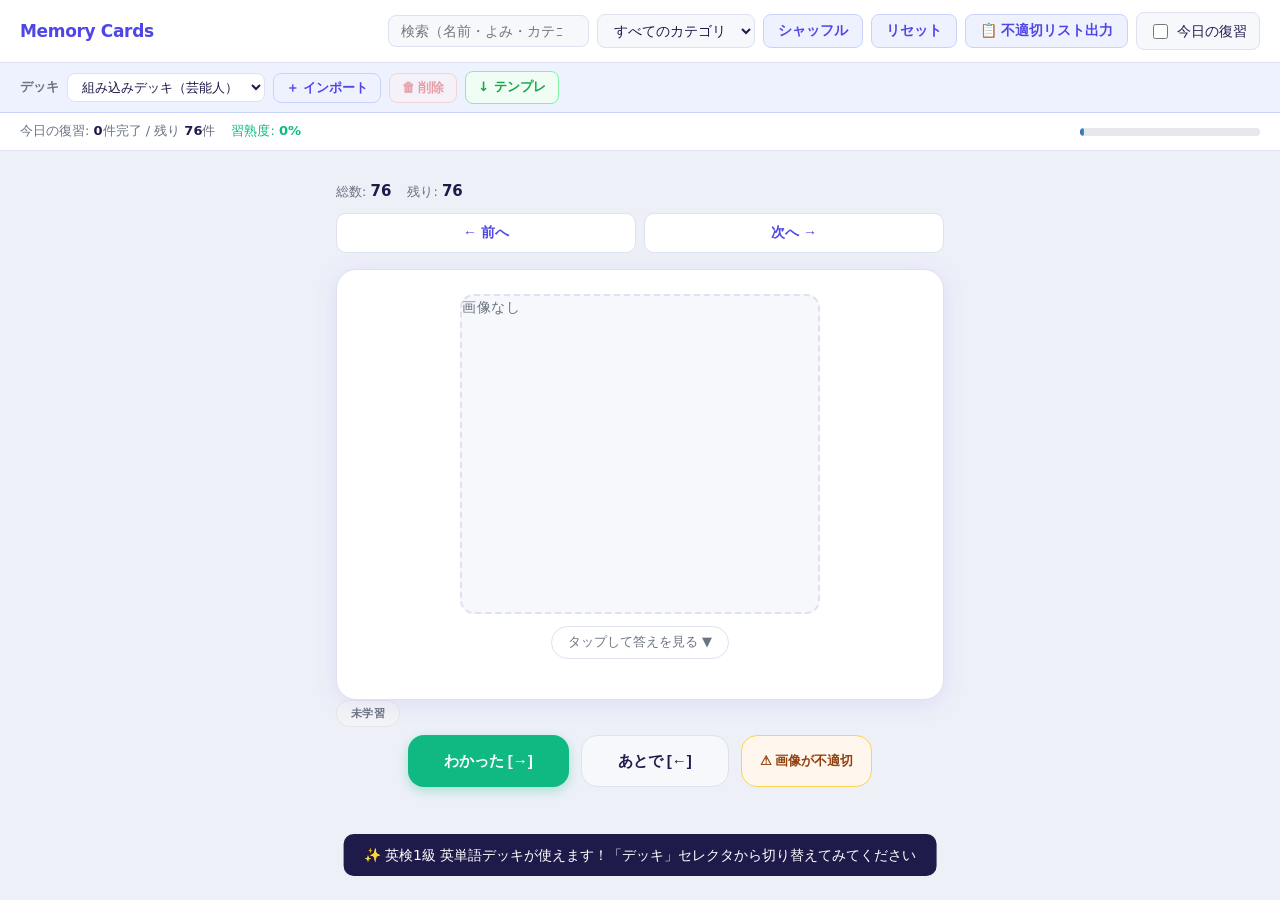
==== index.html @ a262503a "feat: rename title to Memory Cards, add j/k nav shortcuts" ====
<!doctype html>
<html lang="ja">
<head>
  <meta charset="utf-8" />
  <meta name="viewport" content="width=device-width,initial-scale=1" />
  <meta http-equiv="Cache-Control" content="no-cache, no-store, must-revalidate" />
  <meta http-equiv="Pragma" content="no-cache" />
  <meta http-equiv="Expires" content="0" />
  <title>Memory Cards</title>
  <!-- Cache bust: update APP_VERSION and all ?v= params on each deploy -->
  <link rel="stylesheet" href="style.css?v=20260625b" />
  <link rel="stylesheet" href="srs.css?v=20260625b" />
  <style>
.deck-bar {
  display: flex;
  align-items: center;
  gap: 8px;
  padding: 8px 20px;
  background: #f7f8fc;
  border-bottom: 1px solid #dde1f0;
  flex-wrap: wrap;
}
.deck-bar-label { font-size: 13px; color: #6b7280; font-weight: 600; }
.deck-bar select {
  border: 1px solid #dde1f0;
  border-radius: 8px;
  padding: 5px 10px;
  font-size: 13px;
  background: #fff;
  color: #1e1b4b;
}
.deck-btn {
  padding: 5px 12px;
  border-radius: 8px;
  border: 1px solid #c7d2fe;
  background: #eef2ff;
  color: #4f46e5;
  font-size: 13px;
  font-weight: 600;
  cursor: pointer;
  text-decoration: none;
  display: inline-flex;
  align-items: center;
}
.deck-btn:hover { background: #4f46e5; color: #fff; }
.deck-btn-danger { border-color: #fca5a5; background: #fff1f2; color: #dc2626; }
.deck-btn-danger:hover { background: #dc2626; color: #fff; }
.deck-btn-danger:disabled { opacity: 0.4; cursor: default; pointer-events: none; }
.deck-btn-link { border-color: #86efac; background: #f0fdf4; color: #16a34a; }
.deck-btn-link:hover { background: #16a34a; color: #fff; }
.deck-bar--highlight {
  background: #eef2ff;
  border-bottom-color: #c7d2fe;
  animation: deck-bar-pulse 1s ease-in-out 3;
}
@keyframes deck-bar-pulse {
  0%, 100% { background: #eef2ff; }
  50% { background: #dde4ff; }
}
  </style>
</head>
<body>
<header class="topbar">
  <h1>Memory Cards</h1>
  <div class="controls">
    <input id="q" type="search" placeholder="検索（名前・よみ・カテゴリ）" />
    <select id="cat">
      <option value="__ALL__">すべてのカテゴリ</option>
    </select>
    <button id="shuffle">シャッフル</button>
    <button id="reset" title="進捗をリセット">リセット</button>
    <button id="exportBadBtn" title="不適切とした画像IDリストをダウンロードし、再スクレイプに使用">📋 不適切リスト出力</button>
    <label class="srs-filter-label" title="今日復習すべきカードのみ表示">
      <input type="checkbox" id="srs-filter" />
      今日の復習
    </label>
  </div>
</header>

<div class="deck-bar">
  <span class="deck-bar-label">デッキ</span>
  <select id="deck-picker"></select>
  <button id="deck-import-btn" class="deck-btn">＋ インポート</button>
  <input id="deck-file-input" type="file" accept=".tsv,.csv,.json" style="display:none" />
  <button id="deck-delete-btn" class="deck-btn deck-btn-danger" disabled>🗑 削除</button>
  <a id="template-dl-tsv" class="deck-btn deck-btn-link" download="template.tsv">↓ テンプレ</a>
</div>

<!-- SRS 統計バー -->
<div class="srs-stats-bar">
  <div class="srs-stats-text" id="srs-stats">読み込み中...</div>
  <div class="srs-progress-track" role="progressbar" aria-valuemin="0" aria-valuemax="100" aria-valuenow="0">
    <div class="srs-progress-fill" id="srs-progress-bar" style="width:0%"></div>
  </div>
</div>

<main class="wrap">
  <div class="hud">
    <span>総数: <b id="count-total">0</b></span>
    <span>残り: <b id="count-rest">0</b></span>
  </div>

  <div class="nav-buttons">
    <button id="prev">← 前へ</button>
    <button id="next">次へ →</button>
  </div>

  <section id="card" class="card"></section>

  <div id="srs-badge" class="srs-badge srs-new"></div>

  <section class="buttons">
    <button id="okBtn" class="ok">わかった [→]</button>
    <button id="againBtn">あとで [←]</button>
    <button id="badImgBtn" class="bad-img">⚠ 画像が不適切</button>
  </section>
</main>

<script>window.APP_VERSION = '20260625b';</script>
<script src="dataset-manager.js?v=20260625b"></script>
<script src="srs.js?v=20260625b"></script>
<script src="app.js?v=20260625b"></script>
<script src="vocab-deck-init.js?v=20260625b"></script>
<script src="keyboard.js?v=20260625b"></script>
</body>
</html>
---- style.css ----
:root {
  --bg: #eef0f8;
  --surface: #ffffff;
  --surface2: #f7f8fc;
  --border: #dde1f0;
  --primary: #4f46e5;
  --primary-light: #eef2ff;
  --ink: #1e1b4b;
  --muted: #6b7280;
  --ok: #10b981;
  --ok-light: #ecfdf5;
  --warn: #f59e0b;
  --warn-light: #fffbeb;
  --shadow: 0 4px 24px rgba(79,70,229,0.10);
  --shadow-sm: 0 1px 4px rgba(0,0,0,0.08);
  --radius: 16px;
}

* { box-sizing: border-box; }
html, body { height: 100%; margin: 0; }
body {
  background: var(--bg);
  color: var(--ink);
  font: 15px/1.6 system-ui, -apple-system, "Segoe UI", Roboto, "Noto Sans JP", "Hiragino Kaku Gothic ProN", Meiryo, Arial, sans-serif;
}

/* ── Header ── */
.topbar {
  background: var(--surface);
  border-bottom: 1px solid var(--border);
  box-shadow: var(--shadow-sm);
  display: flex;
  align-items: center;
  justify-content: space-between;
  gap: 12px;
  padding: 12px 20px;
  flex-wrap: wrap;
}
.topbar h1 {
  font-size: 17px;
  font-weight: 700;
  color: var(--primary);
  margin: 0;
  letter-spacing: -0.02em;
  flex-shrink: 0;
}
.controls {
  display: flex;
  gap: 8px;
  flex-wrap: wrap;
  align-items: center;
}
.controls input,
.controls select {
  background: var(--surface2);
  color: var(--ink);
  border: 1px solid var(--border);
  border-radius: 8px;
  padding: 7px 12px;
  font-size: 14px;
  outline: none;
  transition: border-color 0.15s;
}
.controls input:focus,
.controls select:focus {
  border-color: var(--primary);
}
.controls button {
  background: var(--primary-light);
  color: var(--primary);
  border: 1px solid #c7d2fe;
  border-radius: 8px;
  padding: 7px 14px;
  font-size: 14px;
  font-weight: 600;
  cursor: pointer;
  transition: background 0.15s, color 0.15s;
}
.controls button:hover {
  background: var(--primary);
  color: #fff;
}

/* ── Main layout ── */
.wrap {
  max-width: 640px;
  margin: 28px auto;
  padding: 0 16px;
}

/* ── HUD ── */
.hud {
  display: flex;
  gap: 16px;
  font-size: 13px;
  color: var(--muted);
  margin-bottom: 10px;
  align-items: baseline;
}
.hud b {
  color: var(--ink);
  font-size: 15px;
  font-weight: 700;
}

/* ── Progress bar (HUD) ── */
.hud-progress-bar {
  flex: 1;
  height: 4px;
  background: var(--border);
  border-radius: 999px;
  overflow: hidden;
  align-self: center;
}
.hud-progress-fill {
  height: 100%;
  background: linear-gradient(90deg, var(--primary), var(--ok));
  border-radius: 999px;
  transition: width 0.4s ease;
  min-width: 4px;
}

/* ── Nav buttons ── */
.nav-buttons {
  display: flex;
  gap: 8px;
  margin-bottom: 16px;
}
.nav-buttons button {
  flex: 1;
  background: var(--surface);
  color: var(--primary);
  border: 1.5px solid var(--border);
  border-radius: 10px;
  padding: 10px;
  font-size: 14px;
  font-weight: 600;
  cursor: pointer;
  transition: all 0.15s;
}
.nav-buttons button:hover {
  background: var(--primary);
  color: #fff;
  border-color: var(--primary);
}
.nav-buttons button:active {
  transform: scale(0.96);
}

/* ── Card ── */
.card {
  background: var(--surface);
  border: 1px solid var(--border);
  border-radius: 20px;
  box-shadow: var(--shadow);
  padding: 24px;
  display: flex;
  flex-direction: column;
  align-items: center;
  gap: 16px;
  min-height: 420px;
  cursor: pointer;
  transition: box-shadow 0.2s;
  position: relative;
  overflow: hidden;
}
.card:hover {
  box-shadow: 0 8px 32px rgba(79,70,229,0.18);
}

/* ── Card front (question / image side) ── */
.card-front {
  width: 100%;
  display: flex;
  flex-direction: column;
  align-items: center;
  gap: 12px;
  opacity: 1;
  max-height: 600px;
  overflow: visible;
  transition: opacity 0.25s ease, max-height 0.35s ease;
}

/* ── Card back (answer side) ── */
.card-back {
  width: 100%;
  display: flex;
  flex-direction: column;
  align-items: center;
  gap: 12px;
  opacity: 0;
  max-height: 0;
  overflow: hidden;
  transition: opacity 0.25s ease, max-height 0.3s ease;
}

/* Flipped state */
#card[data-flipped="true"] .card-front {
  opacity: 0;
  max-height: 0;
  overflow: hidden;
}
#card[data-flipped="true"] .card-back {
  opacity: 1;
  max-height: 600px;
  overflow: visible;
}

/* ── Flip hint ── */
.flip-hint {
  font-size: 13px;
  color: var(--muted);
  background: rgba(255, 255, 255, 0.85);
  border: 1px solid var(--border);
  border-radius: 999px;
  padding: 5px 16px;
  text-align: center;
  transition: opacity 0.2s;
  user-select: none;
  backdrop-filter: blur(4px);
}
.card:hover .flip-hint {
  opacity: 0.5;
}
#card[data-flipped="true"] .flip-hint {
  display: none;
}

/* Card image */
.card-front img,
#card img {
  width: 100%;
  max-width: 360px;
  max-height: 320px;
  object-fit: cover;
  border-radius: 14px;
  display: block;
  box-shadow: 0 2px 12px rgba(0,0,0,0.10);
}

/* Skeleton loader */
.img-skeleton {
  width: 100%;
  max-width: 360px;
  aspect-ratio: 3/4;
  max-height: 320px;
  background: #e9eaf5;
  border-radius: 14px;
  overflow: hidden;
}
.skeleton-inner {
  width: 100%;
  height: 100%;
  background: linear-gradient(90deg, #e0e2f0 25%, #cfd2e8 50%, #e0e2f0 75%);
  background-size: 200% 100%;
  animation: skeleton-shimmer 1.4s infinite;
}
@keyframes skeleton-shimmer {
  0%   { background-position: 200% 0; }
  100% { background-position: -200% 0; }
}

/* No-image placeholder */
.placeholder {
  width: 100%;
  max-width: 360px;
  aspect-ratio: 3/4;
  max-height: 320px;
  display: flex;
  align-items: center;
  justify-content: center;
  border: 2px dashed var(--border);
  border-radius: 14px;
  color: var(--muted);
  font-size: 14px;
  letter-spacing: 0.05em;
  background: var(--surface2);
}

/* Caption */
.caption {
  text-align: center;
  padding: 8px 0 4px;
}
.name {
  font-size: 28px;
  font-weight: 800;
  color: var(--ink);
  margin-bottom: 6px;
  letter-spacing: -0.01em;
}
.yomi {
  font-size: 14px;
  color: var(--muted);
  margin-bottom: 8px;
}
.cat {
  display: inline-block;
  font-size: 12px;
  font-weight: 600;
  color: var(--primary);
  background: var(--primary-light);
  border-radius: 999px;
  padding: 2px 12px;
}

/* Credit */
.credit {
  font-size: 11px;
  color: #aaa;
  text-align: center;
  margin-top: 4px;
}

/* ── Answer buttons ── */
.buttons {
  display: flex;
  gap: 12px;
  justify-content: center;
  margin-top: 8px;
  flex-wrap: wrap;
}
.buttons button {
  min-height: 52px;
  padding: 10px 36px;
  border: none;
  border-radius: var(--radius);
  font-size: 15px;
  font-weight: 700;
  cursor: pointer;
  transition: transform 0.1s, box-shadow 0.1s;
  display: flex;
  flex-direction: column;
  align-items: center;
  justify-content: center;
  gap: 2px;
}
.buttons button:active {
  transform: scale(0.96);
}
.buttons .ok {
  background: var(--ok);
  color: #fff;
  box-shadow: 0 4px 12px rgba(16,185,129,0.30);
}
.buttons .ok:hover {
  box-shadow: 0 6px 16px rgba(16,185,129,0.40);
}
#againBtn {
  background: var(--surface2);
  color: var(--ink);
  border: 1.5px solid var(--border);
}
#againBtn:hover {
  background: var(--warn-light);
  border-color: var(--warn);
  color: #92400e;
}

/* ── Bad image button ── */
.buttons .bad-img {
  background: #fff7ed;
  color: #92400e;
  border: 1.5px solid #fcd34d;
  font-size: 13px;
  padding: 8px 18px;
  font-weight: 600;
  min-height: 44px;
}
.buttons .bad-img:hover {
  background: #fef3c7;
  border-color: #f59e0b;
}
.buttons .bad-img.reported,
.buttons .bad-img:disabled {
  background: #f3f4f6;
  color: #9ca3af;
  border-color: #e5e7eb;
  cursor: default;
  opacity: 0.8;
}

/* ── Toast notification ── */
#toast {
  position: fixed;
  bottom: 24px;
  left: 50%;
  transform: translateX(-50%) translateY(20px);
  background: #1e1b4b;
  color: #fff;
  padding: 10px 20px;
  border-radius: 10px;
  font-size: 14px;
  font-weight: 500;
  white-space: nowrap;
  opacity: 0;
  transition: opacity 0.25s, transform 0.25s;
  pointer-events: none;
  z-index: 999;
}
#toast.show {
  opacity: 1;
  transform: translateX(-50%) translateY(0);
}

/* ── Responsive: mobile (≤ 480px) ── */
@media (max-width: 480px) {
  .topbar {
    flex-direction: column;
    align-items: flex-start;
    padding: 10px 14px;
    gap: 8px;
  }
  .controls {
    width: 100%;
    overflow-x: auto;
    flex-wrap: nowrap;
    padding-bottom: 2px;
    -webkit-overflow-scrolling: touch;
  }
  .controls input,
  .controls select,
  .controls button {
    white-space: nowrap;
    flex-shrink: 0;
  }

  .wrap { margin: 12px auto; }

  .card {
    padding: 14px;
    min-height: 360px;
    gap: 12px;
  }

  .card-front img,
  #card img {
    max-height: 260px;
  }
  .img-skeleton,
  .placeholder {
    max-height: 260px;
  }

  .name { font-size: 22px; }

  .buttons {
    flex-direction: column;
    align-items: stretch;
    gap: 10px;
  }
  .buttons button {
    width: 100%;
    min-height: 52px;
    padding: 12px 20px;
    font-size: 15px;
  }
  .buttons .bad-img {
    width: 100%;
    font-size: 13px;
    padding: 10px 20px;
  }

  .nav-buttons {
    gap: 8px;
  }
  .nav-buttons button {
    padding: 12px 8px;
    min-height: 44px;
  }
}

/* ── Responsive: small phone (≤ 360px) ── */
@media (max-width: 360px) {
  .name { font-size: 20px; }
  .card { padding: 10px; gap: 10px; }
  .wrap { padding: 0 10px; }
  .buttons button { font-size: 14px; }
}

/* ── Legacy fallback: keep old 600px breakpoint for misc fixes ── */
@media (max-width: 600px) {
  .wrap { margin: 16px auto; }
}

/* ── Vocab Quiz Mode ── */

.vocab-word {
  font-size: 38px;
  font-weight: 800;
  color: var(--ink);
  letter-spacing: -0.02em;
  text-align: center;
  line-height: 1.2;
  padding: 16px 0 8px;
  word-break: break-word;
}

.vocab-example {
  font-size: 14px;
  color: var(--muted);
  font-style: italic;
  text-align: center;
  line-height: 1.6;
  max-width: 480px;
  padding: 0 8px 16px;
}

.emoji-display {
  font-size: 72px;
  line-height: 1;
  text-align: center;
  padding: 16px 0 8px;
  user-select: none;
}

#card[data-mode="vocab"] {
  min-height: 360px;
}

#card[data-mode="vocab"]::before {
  content: "EN→JA";
  position: absolute;
  top: 12px;
  right: 16px;
  font-size: 10px;
  font-weight: 700;
  color: var(--primary);
  background: var(--primary-light);
  border: 1px solid #c7d2fe;
  border-radius: 999px;
  padding: 2px 8px;
  letter-spacing: 0.05em;
}

@media (max-width: 480px) {
  .vocab-word { font-size: 30px; }
  .emoji-display { font-size: 56px; }
}
@media (max-width: 360px) {
  .vocab-word { font-size: 24px; }
  .emoji-display { font-size: 48px; }
}

/* English word confirmation label on vocab answer side */
.vocab-confirm {
  font-size: 14px;
  color: var(--primary);
  font-style: italic;
  margin-bottom: 6px;
  letter-spacing: 0.02em;
}
---- srs.css ----
/* ===== SRS UI styles ===== */

.srs-filter-label {
  display: flex;
  align-items: center;
  gap: 6px;
  cursor: pointer;
  color: var(--ink);
  font-size: 14px;
  padding: 7px 12px;
  background: var(--surface2);
  border: 1px solid var(--border);
  border-radius: 8px;
  user-select: none;
  transition: background 0.15s;
}
.srs-filter-label:hover {
  background: var(--primary-light);
}
.srs-filter-label input[type="checkbox"] {
  accent-color: var(--primary);
  width: 15px;
  height: 15px;
  cursor: pointer;
}

/* Stats bar */
.srs-stats-bar {
  background: var(--surface);
  border-bottom: 1px solid var(--border);
  padding: 8px 20px;
  display: flex;
  align-items: center;
  gap: 20px;
  flex-wrap: wrap;
  font-size: 13px;
  color: var(--muted);
}
.srs-stats-text {
  flex: 1;
  min-width: 200px;
  display: flex;
  gap: 16px;
  flex-wrap: wrap;
}
.srs-stats-text strong { color: var(--ink); }
.srs-mastery { color: var(--ok); }
.srs-mastery strong { color: var(--ok); }

/* Progress bar */
.srs-progress-track {
  flex: 0 0 180px;
  height: 8px;
  background: #e5e7eb;
  border-radius: 999px;
  overflow: hidden;
}
.srs-progress-fill {
  height: 100%;
  background: linear-gradient(90deg, var(--primary), var(--ok));
  border-radius: 999px;
  transition: width 0.4s ease;
  min-width: 4px;
}

/* SRS badge */
.srs-badge {
  display: inline-block;
  font-size: 11px;
  padding: 4px 14px;
  border-radius: 999px;
  text-align: center;
  font-weight: 600;
  letter-spacing: 0.03em;
}
.srs-new {
  background: #f3f4f6;
  color: var(--muted);
  border: 1px solid #e5e7eb;
}
.srs-due {
  background: var(--warn-light);
  color: #92400e;
  border: 1px solid #fcd34d;
}
.srs-ok {
  background: var(--ok-light);
  color: #065f46;
  border: 1px solid #6ee7b7;
}

@media (max-width: 600px) {
  .srs-stats-bar { gap: 8px; padding: 6px 12px; }
  .srs-stats-text { gap: 10px; min-width: 0; }
  .srs-progress-track { flex: 0 0 100%; }
}
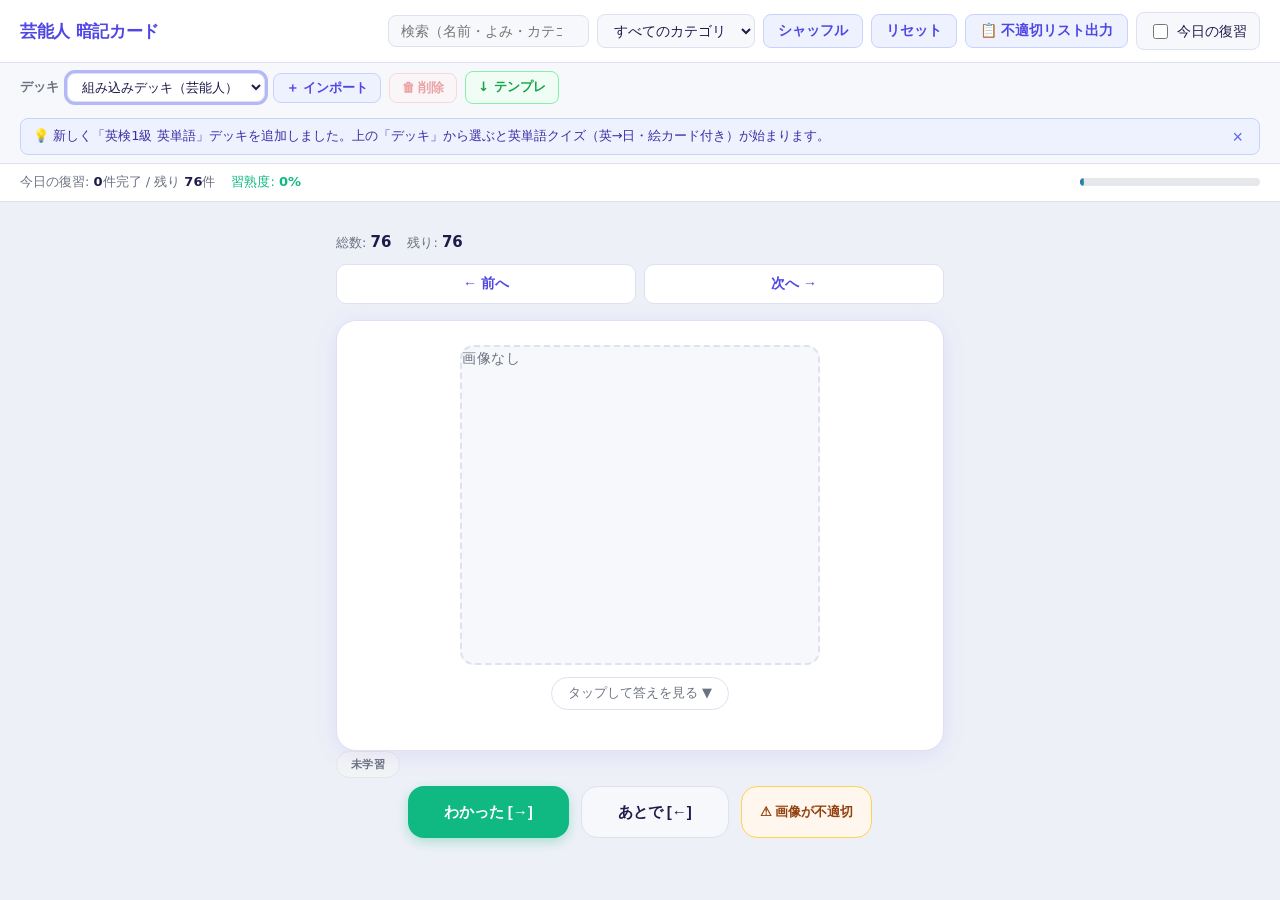
==== commit f4644d13: "feat: cache-busting + 英単語デッキの発見性向上 - index.html: 全 script/link に ?v=20260625 を付与。JS/CSS 変更デプロイ後に   新" ====
--- a/index.html
+++ b/index.html
@@ -3,13 +3,9 @@
 <head>
   <meta charset="utf-8" />
   <meta name="viewport" content="width=device-width,initial-scale=1" />
-  <meta http-equiv="Cache-Control" content="no-cache, no-store, must-revalidate" />
-  <meta http-equiv="Pragma" content="no-cache" />
-  <meta http-equiv="Expires" content="0" />
-  <title>Memory Cards</title>
-  <!-- Cache bust: update APP_VERSION and all ?v= params on each deploy -->
-  <link rel="stylesheet" href="style.css?v=20260625b" />
-  <link rel="stylesheet" href="srs.css?v=20260625b" />
+  <title>芸能人 暗記カード</title>
+  <link rel="stylesheet" href="style.css?v=20260625" />
+  <link rel="stylesheet" href="srs.css?v=20260625" />
   <style>
 .deck-bar {
   display: flex;
@@ -48,20 +44,11 @@
 .deck-btn-danger:disabled { opacity: 0.4; cursor: default; pointer-events: none; }
 .deck-btn-link { border-color: #86efac; background: #f0fdf4; color: #16a34a; }
 .deck-btn-link:hover { background: #16a34a; color: #fff; }
-.deck-bar--highlight {
-  background: #eef2ff;
-  border-bottom-color: #c7d2fe;
-  animation: deck-bar-pulse 1s ease-in-out 3;
-}
-@keyframes deck-bar-pulse {
-  0%, 100% { background: #eef2ff; }
-  50% { background: #dde4ff; }
-}
   </style>
 </head>
 <body>
 <header class="topbar">
-  <h1>Memory Cards</h1>
+  <h1>芸能人 暗記カード</h1>
   <div class="controls">
     <input id="q" type="search" placeholder="検索（名前・よみ・カテゴリ）" />
     <select id="cat">
@@ -116,11 +103,13 @@
   </section>
 </main>
 
-<script>window.APP_VERSION = '20260625b';</script>
-<script src="dataset-manager.js?v=20260625b"></script>
-<script src="srs.js?v=20260625b"></script>
-<script src="app.js?v=20260625b"></script>
-<script src="vocab-deck-init.js?v=20260625b"></script>
-<script src="keyboard.js?v=20260625b"></script>
+<!-- ?v=YYYYMMDD はキャッシュバスティング用。JS/CSS を変更してデプロイするたび
+     この日付（APP_VERSION 相当）を更新すると、新しい index.html が読まれた時点で
+     ブラウザが古い JS/CSS を掴み続けず確実に最新を取得する。 -->
+<script src="dataset-manager.js?v=20260625"></script>
+<script src="srs.js?v=20260625"></script>
+<script src="app.js?v=20260625"></script>
+<script src="vocab-deck-init.js?v=20260625"></script>
+<script src="keyboard.js?v=20260625"></script>
 </body>
 </html>
--- a/style.css
+++ b/style.css
@@ -550,3 +550,28 @@
   margin-bottom: 6px;
   letter-spacing: 0.02em;
 }
+
+/* One-time discoverability hint for the English vocab deck (vocab-deck-init.js) */
+.vocab-deck-hint {
+  flex-basis: 100%;
+  display: flex;
+  align-items: center;
+  gap: 8px;
+  margin-top: 6px;
+  padding: 7px 12px;
+  font-size: 13px;
+  color: #3730a3;
+  background: #eef2ff;
+  border: 1px solid #c7d2fe;
+  border-radius: 8px;
+}
+.vocab-deck-hint-text { flex: 1; }
+.vocab-deck-hint-close {
+  border: none;
+  background: transparent;
+  color: #6366f1;
+  font-size: 18px;
+  line-height: 1;
+  cursor: pointer;
+  padding: 0 4px;
+}
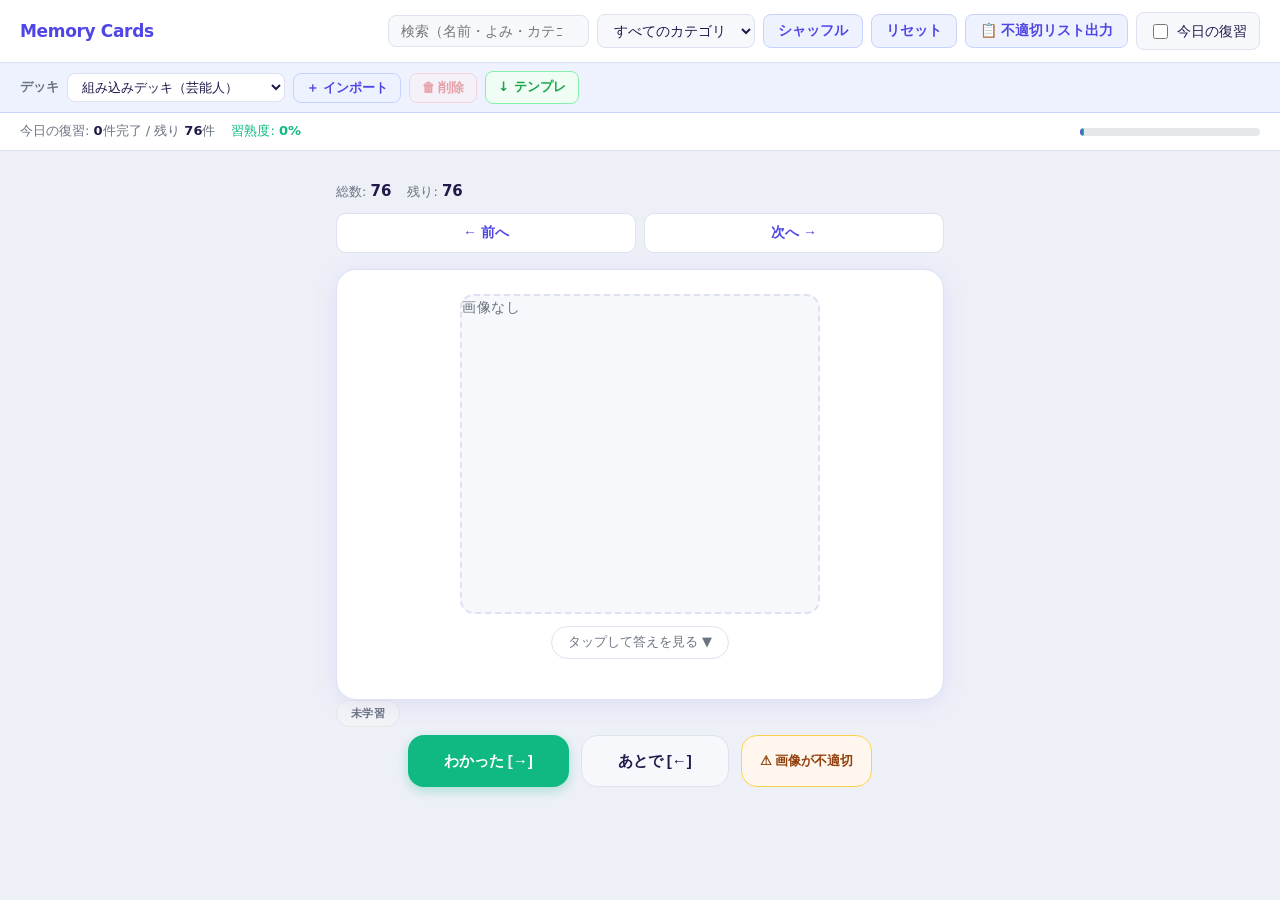
==== commit 9af96482: "feat: add 2482-word English vocab in 25 sets of 100 (英検1級) - Generate 25 × 100-word JSON sets from e" ====
--- a/index.html
+++ b/index.html
@@ -3,9 +3,13 @@
 <head>
   <meta charset="utf-8" />
   <meta name="viewport" content="width=device-width,initial-scale=1" />
-  <title>芸能人 暗記カード</title>
-  <link rel="stylesheet" href="style.css?v=20260625" />
-  <link rel="stylesheet" href="srs.css?v=20260625" />
+  <meta http-equiv="Cache-Control" content="no-cache, no-store, must-revalidate" />
+  <meta http-equiv="Pragma" content="no-cache" />
+  <meta http-equiv="Expires" content="0" />
+  <title>Memory Cards</title>
+  <!-- Cache bust: update APP_VERSION and all ?v= params on each deploy -->
+  <link rel="stylesheet" href="style.css?v=20260625c" />
+  <link rel="stylesheet" href="srs.css?v=20260625c" />
   <style>
 .deck-bar {
   display: flex;
@@ -44,11 +48,20 @@
 .deck-btn-danger:disabled { opacity: 0.4; cursor: default; pointer-events: none; }
 .deck-btn-link { border-color: #86efac; background: #f0fdf4; color: #16a34a; }
 .deck-btn-link:hover { background: #16a34a; color: #fff; }
+.deck-bar--highlight {
+  background: #eef2ff;
+  border-bottom-color: #c7d2fe;
+  animation: deck-bar-pulse 1s ease-in-out 3;
+}
+@keyframes deck-bar-pulse {
+  0%, 100% { background: #eef2ff; }
+  50% { background: #dde4ff; }
+}
   </style>
 </head>
 <body>
 <header class="topbar">
-  <h1>芸能人 暗記カード</h1>
+  <h1>Memory Cards</h1>
   <div class="controls">
     <input id="q" type="search" placeholder="検索（名前・よみ・カテゴリ）" />
     <select id="cat">
@@ -103,13 +116,11 @@
   </section>
 </main>
 
-<!-- ?v=YYYYMMDD はキャッシュバスティング用。JS/CSS を変更してデプロイするたび
-     この日付（APP_VERSION 相当）を更新すると、新しい index.html が読まれた時点で
-     ブラウザが古い JS/CSS を掴み続けず確実に最新を取得する。 -->
-<script src="dataset-manager.js?v=20260625"></script>
-<script src="srs.js?v=20260625"></script>
-<script src="app.js?v=20260625"></script>
-<script src="vocab-deck-init.js?v=20260625"></script>
-<script src="keyboard.js?v=20260625"></script>
+<script>window.APP_VERSION = '20260625c';</script>
+<script src="dataset-manager.js?v=20260625c"></script>
+<script src="srs.js?v=20260625c"></script>
+<script src="app.js?v=20260625c"></script>
+<script src="vocab-deck-init.js?v=20260625c"></script>
+<script src="keyboard.js?v=20260625c"></script>
 </body>
 </html>
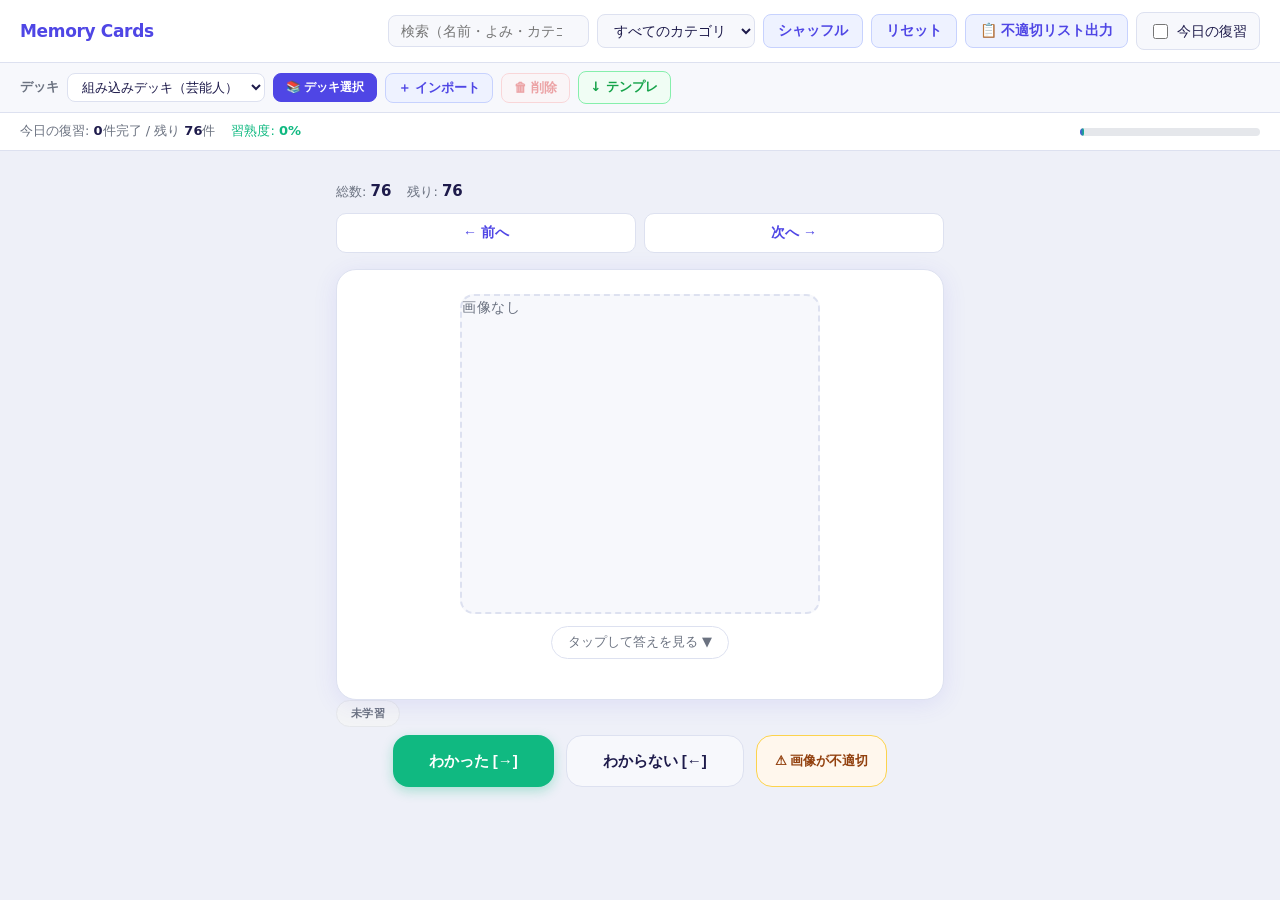
==== commit 6bbfbd4f: "feat: deck selection screen, j/k fix, button rename - New deck-screen.js: bottom-sheet deck picker s" ====
--- a/index.html
+++ b/index.html
@@ -80,10 +80,22 @@
 <div class="deck-bar">
   <span class="deck-bar-label">デッキ</span>
   <select id="deck-picker"></select>
+  <button id="deck-screen-open-btn" class="deck-btn">📚 デッキ選択</button>
   <button id="deck-import-btn" class="deck-btn">＋ インポート</button>
   <input id="deck-file-input" type="file" accept=".tsv,.csv,.json" style="display:none" />
   <button id="deck-delete-btn" class="deck-btn deck-btn-danger" disabled>🗑 削除</button>
   <a id="template-dl-tsv" class="deck-btn deck-btn-link" download="template.tsv">↓ テンプレ</a>
+</div>
+
+<!-- Deck Selection Screen -->
+<div id="deck-screen" class="deck-screen">
+  <div class="deck-screen__panel">
+    <div class="deck-screen__header">
+      <h2>📚 デッキを選ぶ</h2>
+      <button id="deck-screen-close-btn" class="deck-screen__close" aria-label="閉じる">✕</button>
+    </div>
+    <div id="deck-screen-grid" class="deck-screen__grid"></div>
+  </div>
 </div>
 
 <!-- SRS 統計バー -->
@@ -111,16 +123,17 @@
 
   <section class="buttons">
     <button id="okBtn" class="ok">わかった [→]</button>
-    <button id="againBtn">あとで [←]</button>
+    <button id="againBtn">わからない [←]</button>
     <button id="badImgBtn" class="bad-img">⚠ 画像が不適切</button>
   </section>
 </main>
 
-<script>window.APP_VERSION = '20260625c';</script>
-<script src="dataset-manager.js?v=20260625c"></script>
-<script src="srs.js?v=20260625c"></script>
-<script src="app.js?v=20260625c"></script>
-<script src="vocab-deck-init.js?v=20260625c"></script>
-<script src="keyboard.js?v=20260625c"></script>
+<script>window.APP_VERSION = '20260625d';</script>
+<script src="dataset-manager.js?v=20260625d"></script>
+<script src="srs.js?v=20260625d"></script>
+<script src="app.js?v=20260625d"></script>
+<script src="vocab-deck-init.js?v=20260625d"></script>
+<script src="deck-screen.js?v=20260625d"></script>
+<script src="keyboard.js?v=20260625d"></script>
 </body>
 </html>
--- a/style.css
+++ b/style.css
@@ -542,6 +542,179 @@
   .emoji-display { font-size: 48px; }
 }
 
+/* ── Deck Selection Screen ── */
+
+.deck-screen {
+  position: fixed;
+  inset: 0;
+  background: rgba(30, 27, 75, 0.55);
+  z-index: 300;
+  display: flex;
+  align-items: flex-end;
+  opacity: 0;
+  pointer-events: none;
+  transition: opacity 0.22s;
+}
+.deck-screen.open {
+  opacity: 1;
+  pointer-events: all;
+}
+.deck-screen__panel {
+  width: 100%;
+  max-height: 88vh;
+  background: var(--surface);
+  border-radius: 24px 24px 0 0;
+  overflow: hidden;
+  display: flex;
+  flex-direction: column;
+  transform: translateY(100%);
+  transition: transform 0.28s cubic-bezier(0.32, 0.72, 0, 1);
+  box-shadow: 0 -8px 40px rgba(79, 70, 229, 0.18);
+}
+.deck-screen.open .deck-screen__panel {
+  transform: translateY(0);
+}
+.deck-screen__header {
+  padding: 18px 22px 14px;
+  border-bottom: 1px solid var(--border);
+  display: flex;
+  align-items: center;
+  justify-content: space-between;
+  flex-shrink: 0;
+}
+.deck-screen__header h2 {
+  font-size: 17px;
+  font-weight: 700;
+  color: var(--ink);
+  margin: 0;
+}
+.deck-screen__close {
+  width: 30px;
+  height: 30px;
+  border-radius: 50%;
+  border: none;
+  background: var(--surface2);
+  color: var(--muted);
+  font-size: 17px;
+  cursor: pointer;
+  display: flex;
+  align-items: center;
+  justify-content: center;
+  transition: background 0.15s;
+}
+.deck-screen__close:hover { background: var(--border); }
+
+.deck-screen__grid {
+  overflow-y: auto;
+  padding: 16px 18px 32px;
+  display: grid;
+  grid-template-columns: repeat(auto-fill, minmax(155px, 1fr));
+  gap: 10px;
+  -webkit-overflow-scrolling: touch;
+}
+
+/* ── Deck Card ── */
+.deck-card {
+  background: var(--surface2);
+  border: 1.5px solid var(--border);
+  border-radius: 14px;
+  padding: 13px;
+  cursor: pointer;
+  transition: border-color 0.15s, box-shadow 0.15s, background 0.15s;
+  position: relative;
+  min-height: 110px;
+  display: flex;
+  flex-direction: column;
+  gap: 6px;
+}
+.deck-card:hover {
+  border-color: var(--primary);
+  background: var(--primary-light);
+  box-shadow: 0 4px 14px rgba(79, 70, 229, 0.13);
+}
+.deck-card--active {
+  border-color: var(--primary);
+  background: var(--primary-light);
+}
+.deck-card__title {
+  font-size: 12px;
+  font-weight: 700;
+  color: var(--ink);
+  line-height: 1.35;
+  word-break: break-word;
+}
+.deck-card__meta {
+  display: flex;
+  gap: 5px;
+  align-items: center;
+  flex-wrap: wrap;
+}
+.deck-card__count {
+  font-size: 11px;
+  color: var(--muted);
+}
+.deck-card__mode {
+  font-size: 9px;
+  font-weight: 700;
+  padding: 1px 5px;
+  border-radius: 999px;
+  letter-spacing: 0.04em;
+}
+.deck-card__mode--vocab { background: #fef3c7; color: #92400e; }
+.deck-card__mode--image { background: var(--primary-light); color: var(--primary); }
+.deck-card__preview {
+  display: flex;
+  flex-wrap: wrap;
+  gap: 3px;
+  margin-top: auto;
+  padding-top: 4px;
+}
+.deck-card__word {
+  font-size: 10px;
+  color: var(--muted);
+  background: rgba(0, 0, 0, 0.05);
+  border-radius: 4px;
+  padding: 1px 5px;
+  white-space: nowrap;
+}
+.deck-card--active .deck-card__word {
+  background: rgba(79, 70, 229, 0.1);
+  color: var(--primary);
+}
+.deck-card__active-badge {
+  position: absolute;
+  top: 7px;
+  right: 7px;
+  font-size: 8px;
+  font-weight: 700;
+  background: var(--primary);
+  color: #fff;
+  border-radius: 999px;
+  padding: 2px 6px;
+  letter-spacing: 0.05em;
+}
+@media (max-width: 480px) {
+  .deck-screen__grid {
+    grid-template-columns: repeat(auto-fill, minmax(130px, 1fr));
+    gap: 8px;
+    padding: 12px 12px 28px;
+  }
+  .deck-card { padding: 11px; min-height: 95px; }
+}
+
+/* ── Deck Screen open button in deck bar ── */
+#deck-screen-open-btn {
+  background: var(--primary);
+  color: #fff;
+  border-color: var(--primary);
+  font-size: 12px;
+  padding: 5px 12px;
+}
+#deck-screen-open-btn:hover {
+  background: #4338ca;
+  color: #fff;
+}
+
 /* English word confirmation label on vocab answer side */
 .vocab-confirm {
   font-size: 14px;
@@ -550,28 +723,3 @@
   margin-bottom: 6px;
   letter-spacing: 0.02em;
 }
-
-/* One-time discoverability hint for the English vocab deck (vocab-deck-init.js) */
-.vocab-deck-hint {
-  flex-basis: 100%;
-  display: flex;
-  align-items: center;
-  gap: 8px;
-  margin-top: 6px;
-  padding: 7px 12px;
-  font-size: 13px;
-  color: #3730a3;
-  background: #eef2ff;
-  border: 1px solid #c7d2fe;
-  border-radius: 8px;
-}
-.vocab-deck-hint-text { flex: 1; }
-.vocab-deck-hint-close {
-  border: none;
-  background: transparent;
-  color: #6366f1;
-  font-size: 18px;
-  line-height: 1;
-  cursor: pointer;
-  padding: 0 4px;
-}
